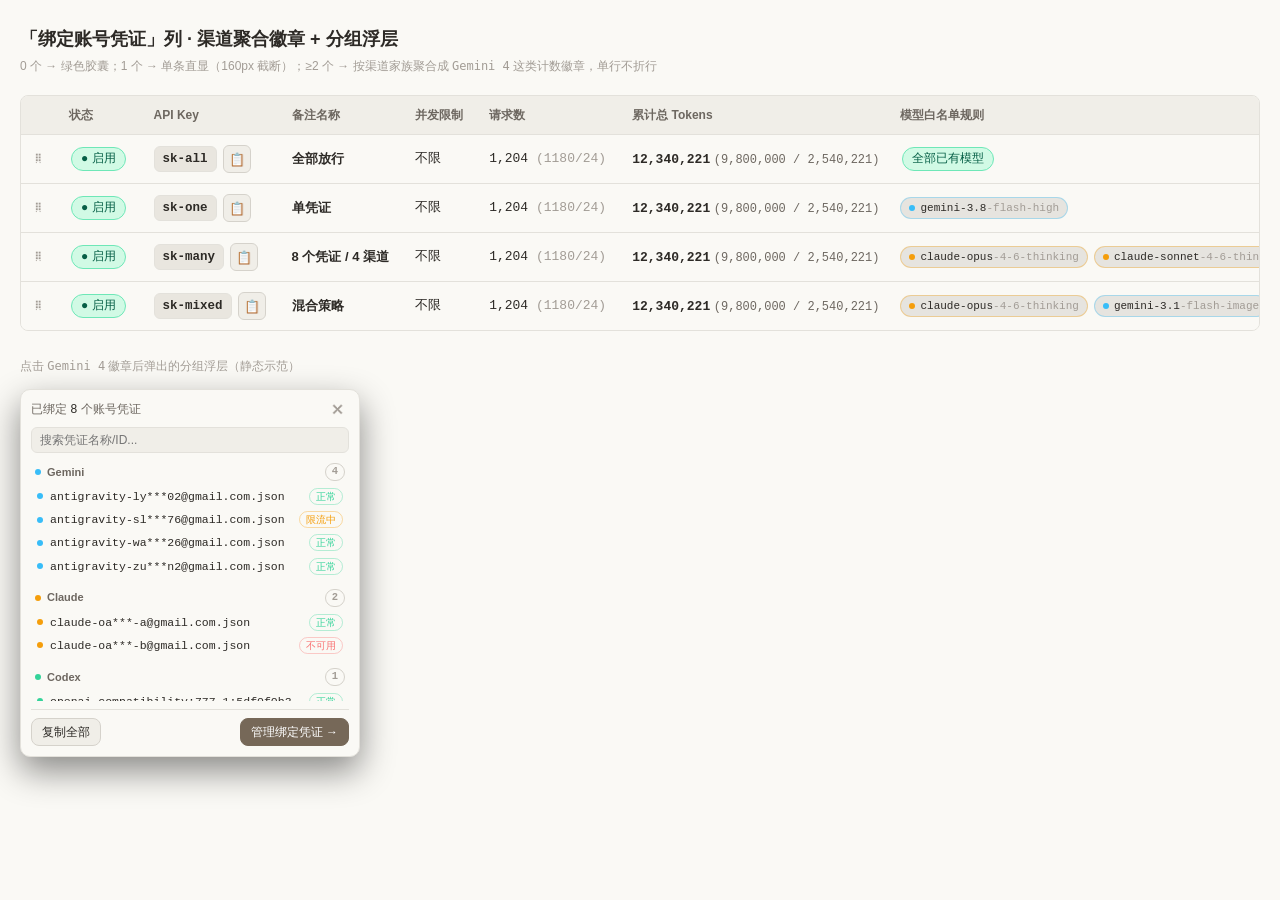
==== preview/credentials-column-preview.html @ 9ad02bdf "feat: aggregate bound credentials into channel badges with a grouped popover - 0 credentials keeps t" ====
<!doctype html>
<html lang="zh-CN"><head><meta charset="utf-8"><title>绑定账号凭证列 · 重构预览</title>
<style>
  /* ==========================================================================
   * CLI-Proxy-API-Management-Center (CPAMC) Unified Design System & Theme Tokens
   * Reference: https://github.com/router-for-me/Cli-Proxy-API-Management-Center
   * ========================================================================== */
  :root {
    /* 极简暖灰：浅色模式（默认，与 CPAMC 完全一致） */
    --bg-secondary: #faf9f5;
    --bg-primary: #f0eee8;
    --bg-tertiary: #e9e6df;
    --bg-hover: var(--bg-tertiary);
    --bg-quinary: #f6f4ee;
    --bg-error-light: rgba(198, 87, 70, 0.1);
    --floating-surface: #fffdf9;
    --floating-shadow: 0 12px 26px rgba(0, 0, 0, 0.14);

    --text-primary: #2d2a26;
    --text-secondary: #6d6760;
    --text-tertiary: #a29c95;
    --text-quaternary: #c0bab3;
    --text-muted: var(--text-tertiary);

    --border-color: #e3e1db;
    --border-secondary: var(--border-color);
    --border-primary: #d5d2cb;
    --border-hover: #cecac4;

    --primary-color: #766858;
    --primary-hover: #655747;
    --primary-active: #5a4d3f;
    --primary-contrast: #ffffff;

    --success-color: #10b981;
    --quota-medium-color: #e0aa14;
    --warning-color: #c65746;
    --error-color: #c65746;
    --danger-color: var(--error-color);

    --success-badge-bg: #d1fae5;
    --success-badge-text: #065f46;
    --success-badge-border: #6ee7b7;

    --failure-badge-bg: rgba(198, 87, 70, 0.14);
    --failure-badge-text: #8a3a30;
    --failure-badge-border: rgba(198, 87, 70, 0.35);

    --count-badge-bg: rgba(139, 134, 128, 0.18);
    --count-badge-text: #5a4d3f;

    --amber-color: #d97706;
    --amber-text: #92400e;
    --amber-10: rgba(217, 119, 6, 0.12);
    --amber-30: rgba(217, 119, 6, 0.32);

    --shadow: 0 1px 2px 0 rgba(0, 0, 0, 0.08);
    --shadow-lg: 0 10px 18px -3px rgba(0, 0, 0, 0.1);
    --radius-md: 8px;
    --radius-lg: 12px;
    --page-gap: 16px;
    --font-mono: ui-monospace, SFMono-Regular, Menlo, Monaco, Consolas, "Liberation Mono", "Courier New", monospace;
  }

  /* 纯白主题 [data-theme="white"] */
  [data-theme="white"] {
    --bg-secondary: #ffffff;
    --bg-primary: #ffffff;
    --bg-tertiary: #f6f6f6;
    --bg-hover: var(--bg-tertiary);
    --bg-quinary: #ffffff;
    --floating-surface: #ffffff;
    --floating-shadow: 0 12px 26px rgba(0, 0, 0, 0.12);

    --text-primary: #2d2a26;
    --text-secondary: #6d6760;
    --text-tertiary: #a29c95;

    --border-color: #e5e5e5;
    --border-primary: #d9d9d9;
    --border-hover: #cccccc;
  }

  /* 深色主题 [data-theme="dark"] */
  [data-theme="dark"] {
    --bg-secondary: #151412;
    --bg-primary: #1d1b18;
    --bg-tertiary: #262320;
    --bg-hover: #2e2a26;
    --bg-quinary: #191714;
    --bg-error-light: rgba(198, 87, 70, 0.18);
    --floating-surface: #2a2723;
    --floating-shadow: 0 14px 30px rgba(0, 0, 0, 0.45);

    --text-primary: #f6f4f1;
    --text-secondary: #c9c3bb;
    --text-tertiary: #9c958d;
    --text-quaternary: #6f6962;

    --border-color: #3a3530;
    --border-primary: #4a453f;
    --border-hover: #5a544d;

    --primary-color: #c3b4a1;
    --primary-hover: #d2c4b2;
    --primary-active: #d2c4b2;
    --primary-contrast: #201d19;

    --success-badge-bg: rgba(6, 78, 59, 0.35);
    --success-badge-text: #6ee7b7;
    --success-badge-border: #059669;

    --failure-badge-bg: rgba(198, 87, 70, 0.24);
    --failure-badge-text: #f1b0a6;
    --failure-badge-border: rgba(198, 87, 70, 0.5);

    --count-badge-bg: rgba(195, 180, 161, 0.22);
    --count-badge-text: #e4d9cb;

    --amber-color: #f59e0b;
    --amber-text: #fcd34d;
    --amber-10: rgba(245, 158, 11, 0.16);
    --amber-30: rgba(245, 158, 11, 0.38);

    --shadow: 0 1px 3px 0 rgba(0, 0, 0, 0.3);
    --shadow-lg: 0 10px 15px -3px rgba(0, 0, 0, 0.35);
  }

  * { box-sizing: border-box; }
  body {
    margin: 0;
    background-color: var(--bg-secondary);
    color: var(--text-primary);
    font: 14px/1.5 -apple-system, BlinkMacSystemFont, "Segoe UI", Roboto, "PingFang SC", "Microsoft YaHei", sans-serif;
    -webkit-font-smoothing: antialiased;
    transition: background-color 0.25s ease, color 0.25s ease;
  }
  /* 当内嵌在 CPAMC iframe 中时预留顶部浮动导航栏高度 */
  body.embedded .wrap {
    padding-top: 68px;
  }
  .wrap {
    display: flow-root;
    min-height: 100dvh;
    max-width: 1360px;
    margin: 0 auto;
    padding: 22px clamp(18px, 3vw, 42px) 48px;
  }

  /* Header */
  .app-header {
    display: flex;
    align-items: center;
    justify-content: space-between;
    flex-wrap: wrap;
    gap: 12px;
    margin-bottom: 18px;
  }
  .app-title h1 {
    margin: 0;
    font-size: 21px;
    font-weight: 650;
    letter-spacing: -0.01em;
    color: var(--text-primary);
  }
  .app-subtitle {
    margin: 2px 0 0;
    font-size: 12px;
    color: var(--text-secondary);
  }
  .header-actions {
    display: flex;
    align-items: center;
    gap: 8px;
    flex-wrap: wrap;
  }

  /* Navigation Tabs (CPAMC Segmented Pill Style) */
  .page-tabs-row {
    display: flex;
    align-items: center;
    justify-content: space-between;
    flex-wrap: wrap;
    gap: 12px;
    margin-bottom: 18px;
  }
  .tabs {
    display: inline-flex;
    align-items: center;
    gap: 4px;
    padding: 4px;
    border-radius: 10px;
    background: var(--bg-primary);
    border: 1px solid var(--border-color);
    overflow-x: auto;
    max-width: 100%;
  }
  .tab-btn {
    appearance: none;
    border: 1px solid transparent;
    background: transparent;
    color: var(--text-secondary);
    font: inherit;
    font-size: 13px;
    font-weight: 600;
    padding: 7px 14px;
    border-radius: 7px;
    cursor: pointer;
    white-space: nowrap;
    transition: all 0.16s ease;
  }
  .tab-btn:hover {
    color: var(--text-primary);
    background: var(--bg-tertiary);
  }
  .tab-btn.active {
    background: var(--floating-surface);
    color: var(--text-primary);
    border-color: var(--border-primary);
    box-shadow: var(--shadow);
  }

  /* Buttons (CPAMC components.scss style) */
  .btn {
    appearance: none;
    display: inline-flex;
    align-items: center;
    justify-content: center;
    gap: 6px;
    min-height: 35px;
    padding: 6px 13px;
    border-radius: var(--radius-md);
    border: 1px solid var(--border-primary);
    background: var(--bg-primary);
    color: var(--text-primary);
    font: inherit;
    font-size: 13px;
    font-weight: 600;
    cursor: pointer;
    transition: all 0.15s ease;
    text-decoration: none;
    white-space: nowrap;
  }
  .btn:hover:not(:disabled) {
    background: var(--bg-hover);
    border-color: var(--border-hover);
  }
  .btn:disabled {
    opacity: 0.6;
    cursor: not-allowed;
  }
  .btn-primary {
    background: var(--primary-color);
    border-color: var(--primary-color);
    color: var(--primary-contrast);
  }
  .btn-primary:hover:not(:disabled) {
    background: var(--primary-hover);
    border-color: var(--primary-hover);
  }
  .btn-danger {
    background: var(--failure-badge-bg);
    border-color: var(--failure-badge-border);
    color: var(--failure-badge-text);
  }
  .btn-danger:hover:not(:disabled) {
    background: var(--error-color);
    border-color: var(--error-color);
    color: #fff;
  }
  .btn-sm {
    min-height: 28px;
    padding: 4px 10px;
    font-size: 12px;
    font-weight: 500;
  }

  /* Cards */
  .card {
    background: var(--bg-primary);
    border: 1px solid var(--border-color);
    border-radius: var(--radius-lg);
    box-shadow: var(--shadow);
    padding: 18px;
    margin-bottom: var(--page-gap);
  }
  .card-header {
    display: flex;
    align-items: center;
    justify-content: space-between;
    flex-wrap: wrap;
    gap: 10px;
    margin-bottom: 14px;
  }
  .card-title {
    margin: 0;
    font-size: 16px;
    font-weight: 700;
    color: var(--text-primary);
    display: flex;
    align-items: center;
    gap: 8px;
  }
  .card-hint {
    font-size: 12px;
    color: var(--text-secondary);
    margin-top: 2px;
  }

  /* KPI Grid */
  .kpi-grid {
    display: grid;
    grid-template-columns: repeat(auto-fit, minmax(220px, 1fr));
    gap: 12px;
    margin-bottom: var(--page-gap);
  }
  .kpi-card {
    background: var(--bg-primary);
    border: 1px solid var(--border-color);
    border-radius: var(--radius-lg);
    padding: 15px 16px;
    box-shadow: var(--shadow);
  }
  .kpi-label {
    font-size: 12px;
    font-weight: 600;
    color: var(--text-secondary);
    margin-bottom: 6px;
  }
  .kpi-value {
    font-size: 24px;
    font-weight: 700;
    font-family: var(--font-mono);
    color: var(--text-primary);
    font-variant-numeric: tabular-nums;
  }
  .kpi-sub {
    font-size: 12px;
    color: var(--text-tertiary);
    margin-top: 6px;
  }

  /* Tables */
  .table-wrap {
    width: 100%;
    overflow-x: auto;
    border: 1px solid var(--border-color);
    border-radius: var(--radius-md);
    background: var(--bg-secondary);
  }
  table {
    width: 100%;
    border-collapse: collapse;
    text-align: left;
  }
  th, td {
    padding: 10px 13px;
    border-bottom: 1px solid var(--border-color);
    font-size: 13px;
    vertical-align: middle;
  }
  th {
    background: var(--bg-primary);
    color: var(--text-secondary);
    font-weight: 600;
    font-size: 12px;
    white-space: nowrap;
  }
  tr:last-child td { border-bottom: none; }
  tr:hover td { background: var(--bg-hover); }
  .sub-row td {
    background: var(--bg-quinary);
    font-size: 12px;
    color: var(--text-secondary);
  }
  /* Indent only the label cell so numeric columns stay aligned with the header. */
  .sub-row td:first-child {
    padding-left: 28px;
  }
  /* Requested-model grouping header inside an expanded usage row */
  .model-group-row td {
    background: var(--bg-quaternary, var(--bg-tertiary));
    font-size: 12px;
    border-top: 1px solid var(--border-color, rgba(128, 128, 128, 0.18));
  }
  .model-group-row td:first-child {
    padding-left: 14px;
  }

  /* Tags & Pills (CPAMC .tag style) */
  .tag {
    display: inline-flex;
    align-items: center;
    gap: 4px;
    padding: 2px 9px;
    border-radius: 999px;
    font-size: 12px;
    font-weight: 500;
    line-height: 1.45;
    white-space: nowrap;
    border: 1px solid transparent;
    margin: 1px 2px;
  }
  .tag.ok {
    background: var(--success-badge-bg);
    color: var(--success-badge-text);
    border-color: var(--success-badge-border);
  }
  .tag.warn {
    background: var(--amber-10);
    color: var(--amber-text);
    border-color: var(--amber-30);
  }
  .tag.bad {
    background: var(--failure-badge-bg);
    color: var(--failure-badge-text);
    border-color: var(--failure-badge-border);
  }
  .tag.plain {
    background: var(--count-badge-bg);
    color: var(--count-badge-text);
    border-color: var(--border-primary);
  }
  .mono { font-family: var(--font-mono); font-variant-numeric: tabular-nums; }
  .token-val { font-family: var(--font-mono); font-weight: 700; color: var(--text-primary); }

  /* Key Table & Cell Layout */
  .cell-nowrap {
    white-space: nowrap;
  }
  .key-cell {
    display: inline-flex;
    align-items: center;
    gap: 6px;
    white-space: nowrap;
    flex-wrap: nowrap;
  }
  .key-code {
    display: inline-block;
    font-family: var(--font-mono);
    font-weight: 600;
    font-size: 12.5px;
    padding: 3px 8px;
    border-radius: 6px;
    background: var(--bg-tertiary);
    border: 1px solid var(--border-color);
    color: var(--text-primary);
    max-width: 220px;
    overflow: hidden;
    text-overflow: ellipsis;
    white-space: nowrap;
    vertical-align: middle;
  }
  .key-code.revealed {
    max-width: 320px;
    user-select: all;
  }
  .icon-btn {
    display: inline-flex;
    align-items: center;
    justify-content: center;
    width: 28px;
    height: 28px;
    min-height: 28px;
    padding: 0;
    border-radius: 6px;
    flex-shrink: 0;
    font-size: 13px;
    line-height: 1;
  }
  .tag-group {
    display: flex;
    flex-wrap: wrap;
    align-items: center;
    gap: 4px;
    max-width: 260px;
  }
  .row-actions {
    display: inline-flex;
    align-items: center;
    gap: 6px;
    white-space: nowrap;
    flex-wrap: nowrap;
  }

  /* ===== Model whitelist cell: single line, provider dots, +N popover ===== */
  td.col-models, th.col-models { padding-left: 8px; padding-right: 8px; }
  .model-cell {
    display: flex;
    align-items: center;
    gap: 6px;
    flex-wrap: nowrap;
    white-space: nowrap;
    max-width: 470px;
    min-width: 0;
  }
  .model-pill {
    display: inline-flex;
    align-items: center;
    gap: 5px;
    padding: 1px 8px;
    border: 1px solid var(--border-primary);
    border-radius: 999px;
    background: var(--count-badge-bg);
    font-family: var(--font-mono);
    font-size: 11px;
    line-height: 1.7;
    max-width: 210px;
    min-width: 0;
    overflow: hidden;
    flex: 0 1 auto;
  }
  .model-pill .name {
    overflow: hidden;
    text-overflow: ellipsis;
    white-space: nowrap;
  }
  .model-dot { width: 6px; height: 6px; border-radius: 50%; flex: 0 0 auto; }
  .model-pill.cred { max-width: 240px; }
  /* A single bound credential is displayed directly and truncated. */
  .single-cred .model-pill { max-width: 160px; }
  /* Aggregated channel-family badges: Claude 3 · Gemini 5 · Codex 2 */
  .cred-badge {
    display: inline-flex;
    align-items: center;
    gap: 5px;
    padding: 1px 8px;
    border: 1px solid var(--border-primary);
    border-radius: 999px;
    background: var(--count-badge-bg);
    font-size: 11px;
    line-height: 1.7;
    cursor: pointer;
    flex: 0 0 auto;
    transition: border-color 0.15s ease, background 0.15s ease;
  }
  .cred-badge:hover { background: var(--bg-hover); }
  .cred-badge.prov-claude { border-color: rgba(245, 158, 11, 0.35); }
  .cred-badge.prov-gemini { border-color: rgba(56, 189, 248, 0.35); }
  .cred-badge.prov-openai { border-color: rgba(52, 211, 153, 0.32); }
  .cred-badge.prov-deepseek { border-color: rgba(129, 140, 248, 0.35); }
  .cred-badge-label { color: var(--text-secondary); }
  .cred-badge-count { color: var(--text-primary); font-weight: 700; }
  /* Grouped credential popover */
  .cred-group { margin-bottom: 8px; }
  .cred-group:last-child { margin-bottom: 0; }
  .cred-group-title {
    display: flex;
    align-items: center;
    gap: 6px;
    padding: 2px 4px 4px;
    font-size: 11px;
    font-weight: 600;
    color: var(--text-secondary);
    position: sticky;
    top: 0;
    background: var(--bg-secondary);
  }
  .cred-group-count {
    margin-left: auto;
    font-size: 10.5px;
    color: var(--text-tertiary);
    border: 1px solid var(--border-primary);
    border-radius: 999px;
    padding: 0 6px;
  }
  .cred-row {
    display: flex;
    align-items: center;
    gap: 7px;
    padding: 3px 6px;
    border-radius: 6px;
    font-size: 11.5px;
  }
  .cred-row:hover { background: var(--bg-hover); }
  .cred-row-name {
    color: var(--text-primary);
    overflow: hidden;
    text-overflow: ellipsis;
    white-space: nowrap;
  }
  .cred-status {
    margin-left: auto;
    flex: 0 0 auto;
    font-size: 10px;
    padding: 0 6px;
    border-radius: 999px;
    border: 1px solid var(--border-primary);
    color: var(--text-tertiary);
  }
  .cred-status-active { color: #34d399; border-color: rgba(52, 211, 153, 0.35); }
  .cred-status-limited { color: #f59e0b; border-color: rgba(245, 158, 11, 0.35); }
  .cred-status-error { color: #f87171; border-color: rgba(248, 113, 113, 0.35); }
  .cred-status-disabled { color: #9ca3af; border-color: rgba(156, 163, 175, 0.35); }
  .model-core { color: var(--text-primary); }
  .model-tail { color: var(--text-tertiary); }
  .model-pill.prov-claude { border-color: rgba(245, 158, 11, 0.35); }
  .model-pill.prov-gemini { border-color: rgba(56, 189, 248, 0.35); }
  .model-pill.prov-openai { border-color: rgba(52, 211, 153, 0.32); }
  .model-pill.prov-deepseek { border-color: rgba(129, 140, 248, 0.35); }
  .model-pill.prov-other { border-color: var(--border-primary); }
  .dot-claude { background: #f59e0b; }
  .dot-gemini { background: #38bdf8; }
  .dot-openai { background: #34d399; }
  .dot-deepseek { background: #818cf8; }
  .dot-other { background: #9ca3af; }
  .model-more {
    border: 1px dashed var(--border-primary);
    background: var(--count-badge-bg);
    color: var(--text-secondary);
    font-family: var(--font-mono);
    font-size: 11px;
    padding: 1px 8px;
    border-radius: 6px;
    cursor: pointer;
    transition: color 0.15s ease, border-color 0.15s ease;
    flex: 0 0 auto;
  }
  .model-more:hover { border-color: rgba(56, 189, 248, 0.6); color: #38bdf8; }
  .model-popover {
    position: fixed;
    z-index: 1200;
    width: 328px;
    max-width: 92vw;
    display: none;
    padding: 10px;
    border: 1px solid var(--border-color);
    border-radius: 10px;
    background: var(--bg-secondary);
    box-shadow: 0 14px 34px rgba(0, 0, 0, 0.45);
  }
  .model-popover.open { display: block; }
  .model-popover-head {
    display: flex;
    align-items: center;
    justify-content: space-between;
    gap: 8px;
    font-size: 12px;
    color: var(--text-secondary);
  }
  .model-popover-close {
    border: none;
    background: transparent;
    color: var(--text-tertiary);
    cursor: pointer;
    font-size: 14px;
    line-height: 1;
    padding: 2px 4px;
  }
  .model-popover-close:hover { color: var(--text-primary); }
  .model-popover-search {
    width: 100%;
    margin: 8px 0;
    padding: 5px 8px;
    border: 1px solid var(--border-color);
    border-radius: 6px;
    background: var(--bg-primary);
    color: var(--text-primary);
    font-size: 12px;
    outline: none;
  }
  .model-popover-search:focus { border-color: rgba(56, 189, 248, 0.55); }
  .model-popover-list {
    max-height: 240px;
    overflow-y: auto;
    display: flex;
    flex-direction: column;
    gap: 1px;
  }
  .model-popover-item {
    display: flex;
    align-items: center;
    gap: 6px;
    padding: 4px 6px;
    border-radius: 6px;
    font-family: var(--font-mono);
    font-size: 11.5px;
    color: var(--text-primary);
    word-break: break-all;
  }
  .model-popover-item:hover { background: var(--bg-hover); }
  .model-popover-empty { padding: 10px 6px; text-align: center; color: var(--text-tertiary); font-size: 12px; }
  .model-popover-foot {
    display: flex;
    align-items: center;
    justify-content: space-between;
    gap: 8px;
    margin-top: 8px;
    padding-top: 8px;
    border-top: 1px solid var(--border-color);
  }

  /* API Key drag & drop ordering */
  tr.key-row {
    transition: background 0.12s ease, opacity 0.12s ease;
  }
  tr.key-row.dragging {
    opacity: 0.45;
  }
  tr.key-row.drag-over td {
    background: var(--bg-tertiary);
    box-shadow: inset 0 2px 0 0 var(--accent, #8b8680);
  }
  td.drag-cell {
    cursor: grab;
    color: var(--text-tertiary);
    text-align: center;
    user-select: none;
    font-size: 15px;
    letter-spacing: 1px;
  }
  td.drag-cell:active {
    cursor: grabbing;
  }

  /* Progress Bar */
  .bar {
    width: 100%;
    min-width: 100px;
    height: 6px;
    background: var(--bg-tertiary);
    border-radius: 999px;
    overflow: hidden;
    margin-top: 4px;
  }
  .bar-fill {
    height: 100%;
    background: var(--success-color);
    border-radius: 999px;
    transition: width 0.2s ease;
  }

  /* Forms & Inputs */
  .form-grid {
    display: grid;
    grid-template-columns: repeat(auto-fit, minmax(230px, 1fr));
    gap: 12px;
  }
  .form-group {
    display: flex;
    flex-direction: column;
    gap: 5px;
    margin-bottom: 14px;
  }
  .form-label {
    font-size: 13px;
    font-weight: 600;
    color: var(--text-primary);
    display: flex;
    align-items: center;
    justify-content: space-between;
  }
  .form-hint {
    font-size: 12px;
    color: var(--text-secondary);
  }
  .input, select, textarea {
    width: 100%;
    min-height: 36px;
    padding: 7px 11px;
    border-radius: var(--radius-md);
    border: 1px solid var(--border-primary);
    background: var(--bg-secondary);
    color: var(--text-primary);
    font: inherit;
    font-size: 13px;
    transition: border-color 0.15s ease, box-shadow 0.15s ease;
  }
  .input:focus, select:focus, textarea:focus {
    outline: none;
    border-color: var(--primary-color);
    box-shadow: 0 0 0 3px rgba(118, 104, 88, 0.18);
  }
  .input-row {
    display: flex;
    align-items: center;
    gap: 8px;
    flex-wrap: wrap;
  }

  /* ==========================================================================
   * Checkbox Selection Lists (Models & Credentials - Pure Checkbox Mode)
   * ========================================================================== */
  .selector-box {
    border: 1px solid var(--border-primary);
    border-radius: var(--radius-md);
    background: var(--bg-secondary);
    padding: 10px 12px;
  }
  .selector-mode-bar {
    display: flex;
    align-items: center;
    justify-content: space-between;
    flex-wrap: wrap;
    gap: 8px;
    padding-bottom: 8px;
    border-bottom: 1px solid var(--border-color);
    margin-bottom: 8px;
  }
  .master-check-label {
    display: inline-flex;
    align-items: center;
    gap: 8px;
    font-weight: 600;
    font-size: 13px;
    color: var(--text-primary);
    cursor: pointer;
    user-select: none;
  }
  .master-check-label input[type="checkbox"] {
    width: 16px;
    height: 16px;
    accent-color: var(--primary-color);
    cursor: pointer;
  }
  .selector-toolbar {
    display: flex;
    align-items: center;
    justify-content: space-between;
    flex-wrap: wrap;
    gap: 8px;
    margin-bottom: 8px;
  }
  .provider-pills {
    display: flex;
    align-items: center;
    gap: 4px;
    flex-wrap: wrap;
  }
  .provider-pill {
    appearance: none;
    min-height: 24px;
    padding: 2px 9px;
    border-radius: 999px;
    border: 1px solid var(--border-color);
    background: var(--bg-primary);
    color: var(--text-secondary);
    font-size: 11px;
    font-weight: 600;
    cursor: pointer;
  }
  .provider-pill.active {
    background: var(--primary-color);
    border-color: var(--primary-color);
    color: var(--primary-contrast);
  }
  .selection-list {
    max-height: 225px;
    overflow-y: auto;
    overscroll-behavior: contain;
    display: grid;
    grid-template-columns: repeat(auto-fill, minmax(230px, 1fr));
    gap: 6px;
    padding: 4px 2px;
  }
  .check-item {
    display: flex;
    align-items: center;
    gap: 8px;
    padding: 6px 9px;
    border-radius: 6px;
    border: 1px solid var(--border-color);
    background: var(--bg-primary);
    cursor: pointer;
    user-select: none;
    transition: background-color 0.12s ease, border-color 0.12s ease;
    min-width: 0;
  }
  .check-item:hover {
    background: var(--bg-hover);
    border-color: var(--border-hover);
  }
  .check-item.checked {
    border-color: var(--primary-color);
    background: var(--floating-surface);
  }
  .check-item input[type="checkbox"] {
    width: 15px;
    height: 15px;
    flex-shrink: 0;
    accent-color: var(--primary-color);
    cursor: pointer;
  }
  .check-item-body {
    min-width: 0;
    flex: 1;
    overflow: hidden;
  }
  .check-item-title {
    font-size: 12px;
    font-weight: 600;
    color: var(--text-primary);
    white-space: nowrap;
    overflow: hidden;
    text-overflow: ellipsis;
  }
  .check-item-sub {
    font-size: 11px;
    color: var(--text-secondary);
    white-space: nowrap;
    overflow: hidden;
    text-overflow: ellipsis;
  }

  /* Modals */
  .modal-backdrop {
    position: fixed;
    inset: 0;
    background: rgba(15, 14, 12, 0.58);
    backdrop-filter: blur(4px);
    display: none;
    align-items: center;
    justify-content: center;
    z-index: 1000;
    padding: 16px;
  }
  .modal-backdrop.open { display: flex; }
  .modal {
    background: var(--floating-surface);
    border: 1px solid var(--border-primary);
    border-radius: var(--radius-lg);
    width: 100%;
    max-width: 740px;
    max-height: 92vh;
    overflow-y: auto;
    box-shadow: var(--floating-shadow);
  }
  .modal-header {
    padding: 16px 20px;
    border-bottom: 1px solid var(--border-color);
    display: flex;
    align-items: center;
    justify-content: space-between;
  }
  .modal-body { padding: 18px 20px; }
  .modal-footer {
    padding: 14px 20px;
    border-top: 1px solid var(--border-color);
    display: flex;
    justify-content: flex-end;
    gap: 8px;
  }

  /* Toast */
  .toast-box {
    position: fixed;
    bottom: 20px;
    right: 20px;
    z-index: 2000;
    display: flex;
    flex-direction: column;
    gap: 8px;
  }
  .toast {
    padding: 10px 15px;
    border-radius: var(--radius-md);
    background: var(--floating-surface);
    border: 1px solid var(--border-primary);
    border-left: 4px solid var(--primary-color);
    color: var(--text-primary);
    box-shadow: var(--floating-shadow);
    font-size: 13px;
  }
  .hidden { display: none !important; }

  /* Auth Gate (Blocks unauthorized / incognito access) */
  .auth-gate-wrap {
    min-height: 72vh;
    display: flex;
    align-items: center;
    justify-content: center;
    padding: 24px 16px;
  }
  .auth-gate-card {
    width: 100%;
    max-width: 440px;
    background: var(--bg-card);
    border: 1px solid var(--border-primary);
    border-radius: var(--radius-lg);
    padding: 28px 26px;
    box-shadow: var(--shadow-md);
  }
  .auth-gate-title {
    font-size: 18px;
    font-weight: 700;
    color: var(--text-primary);
    margin: 0 0 8px 0;
  }
  .auth-gate-desc {
    font-size: 13px;
    color: var(--text-secondary);
    line-height: 1.55;
    margin: 0 0 18px 0;
  }
  .auth-gate-error {
    margin-top: 12px;
    padding: 9px 12px;
    border-radius: var(--radius-md);
    background: var(--error-badge-bg);
    border: 1px solid var(--error-badge-border);
    color: var(--error-badge-text);
    font-size: 12px;
  }

  body { padding: 26px 20px 60px; }
  .preview-title { font-size: 18px; font-weight: 650; margin: 0 0 4px; }
  .preview-sub { color: var(--text-tertiary); font-size: 12px; margin-bottom: 20px; }
  .demo-popover { position: static; display: block; margin-top: 14px; width: 340px; }
  .demo-label { font-size: 12px; color: var(--text-tertiary); margin: 26px 0 8px; }
</style></head>
<body>
<div class="preview-title">「绑定账号凭证」列 · 渠道聚合徽章 + 分组浮层</div>
<div class="preview-sub">0 个 → 绿色胶囊；1 个 → 单条直显（160px 截断）；≥2 个 → 按渠道家族聚合成 <code>Gemini 4</code> 这类计数徽章，单行不折行</div>
<div class="table-wrap">
  <table>
    <thead><tr><th style="width:34px"></th><th>状态</th><th>API Key</th><th>备注名称</th><th>并发限制</th><th>请求数</th><th>累计总 Tokens</th><th class="col-models">模型白名单规则</th><th>绑定账号凭证</th><th>操作</th></tr></thead>
    <tbody><tr class="key-row">
  <td class="drag-cell">⠿</td>
  <td class="cell-nowrap"><span class="tag ok">● 启用</span></td>
  <td class="cell-nowrap"><div class="key-cell"><span class="key-code">sk-all</span><button class="btn btn-sm icon-btn">📋</button></div></td>
  <td class="cell-nowrap" style="font-weight:600">全部放行</td>
  <td class="cell-nowrap mono">不限</td>
  <td class="cell-nowrap mono">1,204 <span style="color:var(--text-tertiary)">(1180/24)</span></td>
  <td class="cell-nowrap"><span class="token-val">12,340,221</span> <span class="mono" style="font-size:12px;color:var(--text-secondary)"> (9,800,000 / 2,540,221)</span></td>
  <td class="col-models"><span class="tag ok">全部已有模型</span></td>
  <td><span class="tag ok">全部可用凭证</span></td>
  <td class="cell-nowrap"><div class="row-actions"><button class="btn btn-sm">编辑规则</button><button class="btn btn-sm">清零用量</button><button class="btn btn-sm">删除</button></div></td>
</tr>
<tr class="key-row">
  <td class="drag-cell">⠿</td>
  <td class="cell-nowrap"><span class="tag ok">● 启用</span></td>
  <td class="cell-nowrap"><div class="key-cell"><span class="key-code">sk-one</span><button class="btn btn-sm icon-btn">📋</button></div></td>
  <td class="cell-nowrap" style="font-weight:600">单凭证</td>
  <td class="cell-nowrap mono">不限</td>
  <td class="cell-nowrap mono">1,204 <span style="color:var(--text-tertiary)">(1180/24)</span></td>
  <td class="cell-nowrap"><span class="token-val">12,340,221</span> <span class="mono" style="font-size:12px;color:var(--text-secondary)"> (9,800,000 / 2,540,221)</span></td>
  <td class="col-models"><div class="model-cell"><span class="model-pill prov-gemini" title="gemini-3.8-flash-high"><span class="model-dot dot-gemini"></span><span class="name mono"><span class="model-core">gemini-3.8</span><span class="model-tail">-flash-high</span></span></span></div></td>
  <td><div class="model-cell"><span class="tag warn" style="font-size:11px;padding:1px 7px">轮询</span><span class="single-cred"><span class="model-pill cred prov-gemini" title="antigravity-sly538876@gmail.com.json"><span class="model-dot dot-gemini"></span><span class="name mono"><span class="model-core">antigravity</span><span class="model-tail">-sly538876@gmail.com.json</span></span></span></span></div></td>
  <td class="cell-nowrap"><div class="row-actions"><button class="btn btn-sm">编辑规则</button><button class="btn btn-sm">清零用量</button><button class="btn btn-sm">删除</button></div></td>
</tr>
<tr class="key-row">
  <td class="drag-cell">⠿</td>
  <td class="cell-nowrap"><span class="tag ok">● 启用</span></td>
  <td class="cell-nowrap"><div class="key-cell"><span class="key-code">sk-many</span><button class="btn btn-sm icon-btn">📋</button></div></td>
  <td class="cell-nowrap" style="font-weight:600">8 个凭证 / 4 渠道</td>
  <td class="cell-nowrap mono">不限</td>
  <td class="cell-nowrap mono">1,204 <span style="color:var(--text-tertiary)">(1180/24)</span></td>
  <td class="cell-nowrap"><span class="token-val">12,340,221</span> <span class="mono" style="font-size:12px;color:var(--text-secondary)"> (9,800,000 / 2,540,221)</span></td>
  <td class="col-models"><div class="model-cell"><span class="model-pill prov-claude" title="claude-opus-4-6-thinking"><span class="model-dot dot-claude"></span><span class="name mono"><span class="model-core">claude-opus</span><span class="model-tail">-4-6-thinking</span></span></span><span class="model-pill prov-claude" title="claude-sonnet-4-6-thinking"><span class="model-dot dot-claude"></span><span class="name mono"><span class="model-core">claude-sonnet</span><span class="model-tail">-4-6-thinking</span></span></span><button type="button" class="model-more" data-key="sk-many" data-kind="models" onclick="openEntityPopover(event, this)" title="查看全部 3 个模型">+1</button></div></td>
  <td><div class="model-cell"><span class="tag warn" style="font-size:11px;padding:1px 7px">轮询</span><button type="button" class="cred-badge prov-gemini" data-key="sk-many" data-kind="creds" onclick="openEntityPopover(event, this)" title="Gemini: 4 个凭证"><span class="model-dot dot-gemini"></span><span class="cred-badge-label">Gemini</span><span class="cred-badge-count mono">4</span></button><button type="button" class="cred-badge prov-claude" data-key="sk-many" data-kind="creds" onclick="openEntityPopover(event, this)" title="Claude: 2 个凭证"><span class="model-dot dot-claude"></span><span class="cred-badge-label">Claude</span><span class="cred-badge-count mono">2</span></button><button type="button" class="cred-badge prov-openai" data-key="sk-many" data-kind="creds" onclick="openEntityPopover(event, this)" title="Codex: 1 个凭证"><span class="model-dot dot-openai"></span><span class="cred-badge-label">Codex</span><span class="cred-badge-count mono">1</span></button><button type="button" class="model-more" data-key="sk-many" data-kind="creds" onclick="openEntityPopover(event, this)" title="还有 1 个渠道，共 8 个凭证">+1</button></div></td>
  <td class="cell-nowrap"><div class="row-actions"><button class="btn btn-sm">编辑规则</button><button class="btn btn-sm">清零用量</button><button class="btn btn-sm">删除</button></div></td>
</tr>
<tr class="key-row">
  <td class="drag-cell">⠿</td>
  <td class="cell-nowrap"><span class="tag ok">● 启用</span></td>
  <td class="cell-nowrap"><div class="key-cell"><span class="key-code">sk-mixed</span><button class="btn btn-sm icon-btn">📋</button></div></td>
  <td class="cell-nowrap" style="font-weight:600">混合策略</td>
  <td class="cell-nowrap mono">不限</td>
  <td class="cell-nowrap mono">1,204 <span style="color:var(--text-tertiary)">(1180/24)</span></td>
  <td class="cell-nowrap"><span class="token-val">12,340,221</span> <span class="mono" style="font-size:12px;color:var(--text-secondary)"> (9,800,000 / 2,540,221)</span></td>
  <td class="col-models"><div class="model-cell"><span class="model-pill prov-claude" title="claude-opus-4-6-thinking"><span class="model-dot dot-claude"></span><span class="name mono"><span class="model-core">claude-opus</span><span class="model-tail">-4-6-thinking</span></span></span><span class="model-pill prov-gemini" title="gemini-3.1-flash-image"><span class="model-dot dot-gemini"></span><span class="name mono"><span class="model-core">gemini-3.1</span><span class="model-tail">-flash-image</span></span></span></div></td>
  <td><div class="model-cell"><span class="tag warn" style="font-size:11px;padding:1px 7px">严格</span><button type="button" class="cred-badge prov-gemini" data-key="sk-mixed" data-kind="creds" onclick="openEntityPopover(event, this)" title="Gemini: 3 个凭证"><span class="model-dot dot-gemini"></span><span class="cred-badge-label">Gemini</span><span class="cred-badge-count mono">3</span></button></div></td>
  <td class="cell-nowrap"><div class="row-actions"><button class="btn btn-sm">编辑规则</button><button class="btn btn-sm">清零用量</button><button class="btn btn-sm">删除</button></div></td>
</tr></tbody>
  </table>
</div>

<div class="demo-label">点击 <code>Gemini 4</code> 徽章后弹出的分组浮层（静态示范）</div>
<div class="model-popover open demo-popover">
  <div class="model-popover-head">
    <span>已绑定 <span class="mono" style="color:var(--text-primary)">8</span> 个账号凭证</span>
    <button class="model-popover-close">✕</button>
  </div>
  <input class="model-popover-search" placeholder="搜索凭证名称/ID..." value="">
  <div class="model-popover-list"><div class="cred-group"><div class="cred-group-title"><span class="model-dot dot-gemini"></span>Gemini<span class="cred-group-count mono">4</span></div><div class="cred-row"><span class="model-dot dot-gemini"></span><span class="cred-row-name mono">antigravity-ly***02@gmail.com.json</span><span class="cred-status cred-status-active">正常</span></div><div class="cred-row"><span class="model-dot dot-gemini"></span><span class="cred-row-name mono">antigravity-sl***76@gmail.com.json</span><span class="cred-status cred-status-limited">限流中</span></div><div class="cred-row"><span class="model-dot dot-gemini"></span><span class="cred-row-name mono">antigravity-wa***26@gmail.com.json</span><span class="cred-status cred-status-active">正常</span></div><div class="cred-row"><span class="model-dot dot-gemini"></span><span class="cred-row-name mono">antigravity-zu***n2@gmail.com.json</span><span class="cred-status cred-status-active">正常</span></div></div><div class="cred-group"><div class="cred-group-title"><span class="model-dot dot-claude"></span>Claude<span class="cred-group-count mono">2</span></div><div class="cred-row"><span class="model-dot dot-claude"></span><span class="cred-row-name mono">claude-oa***-a@gmail.com.json</span><span class="cred-status cred-status-active">正常</span></div><div class="cred-row"><span class="model-dot dot-claude"></span><span class="cred-row-name mono">claude-oa***-b@gmail.com.json</span><span class="cred-status cred-status-error">不可用</span></div></div><div class="cred-group"><div class="cred-group-title"><span class="model-dot dot-openai"></span>Codex<span class="cred-group-count mono">1</span></div><div class="cred-row"><span class="model-dot dot-openai"></span><span class="cred-row-name mono">openai-compatibility:777-1:5df0f0b3d3</span><span class="cred-status cred-status-active">正常</span></div></div><div class="cred-group"><div class="cred-group-title"><span class="model-dot dot-deepseek"></span>DeepSeek<span class="cred-group-count mono">1</span></div><div class="cred-row"><span class="model-dot dot-deepseek"></span><span class="cred-row-name mono">deepseek-key-1</span><span class="cred-status cred-status-disabled">已禁用</span></div></div></div>
  <div class="model-popover-foot">
    <button class="btn btn-sm">复制全部</button>
    <button class="btn btn-sm btn-primary">管理绑定凭证 →</button>
  </div>
</div>
</body></html>
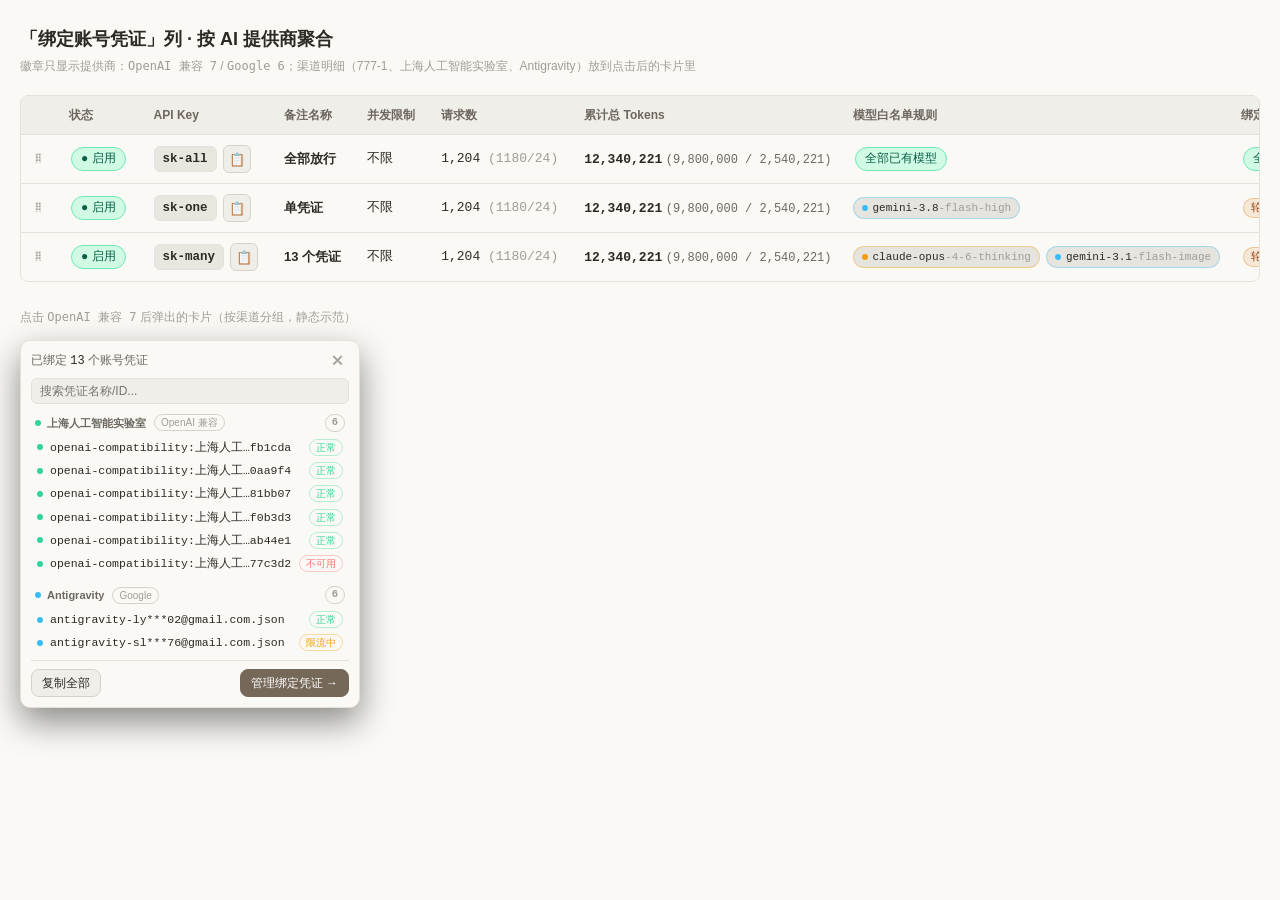
==== commit 988a5d8c: "fix: aggregate credential badges by AI provider, keep channels for the popover - badges now count AI" ====
--- a/preview/credentials-column-preview.html
+++ b/preview/credentials-column-preview.html
@@ -1,5 +1,5 @@
 <!doctype html>
-<html lang="zh-CN"><head><meta charset="utf-8"><title>绑定账号凭证列 · 重构预览</title>
+<html lang="zh-CN"><head><meta charset="utf-8"><title>绑定账号凭证列 · 提供商聚合预览</title>
 <style>
   /* ==========================================================================
    * CLI-Proxy-API-Management-Center (CPAMC) Unified Design System & Theme Tokens
@@ -563,6 +563,15 @@
     border: 1px solid var(--border-primary);
     border-radius: 999px;
     padding: 0 6px;
+  }
+  .cred-channel-provider {
+    font-weight: 400;
+    font-size: 10px;
+    color: var(--text-tertiary);
+    border: 1px solid var(--border-primary);
+    border-radius: 999px;
+    padding: 0 6px;
+    margin-left: 2px;
   }
   .cred-row {
     display: flex;
@@ -1009,8 +1018,8 @@
   .demo-label { font-size: 12px; color: var(--text-tertiary); margin: 26px 0 8px; }
 </style></head>
 <body>
-<div class="preview-title">「绑定账号凭证」列 · 渠道聚合徽章 + 分组浮层</div>
-<div class="preview-sub">0 个 → 绿色胶囊；1 个 → 单条直显（160px 截断）；≥2 个 → 按渠道家族聚合成 <code>Gemini 4</code> 这类计数徽章，单行不折行</div>
+<div class="preview-title">「绑定账号凭证」列 · 按 AI 提供商聚合</div>
+<div class="preview-sub">徽章只显示提供商：<code>OpenAI 兼容 7</code> / <code>Google 6</code>；渠道明细（777-1、上海人工智能实验室、Antigravity）放到点击后的卡片里</div>
 <div class="table-wrap">
   <table>
     <thead><tr><th style="width:34px"></th><th>状态</th><th>API Key</th><th>备注名称</th><th>并发限制</th><th>请求数</th><th>累计总 Tokens</th><th class="col-models">模型白名单规则</th><th>绑定账号凭证</th><th>操作</th></tr></thead>
@@ -1042,37 +1051,25 @@
   <td class="drag-cell">⠿</td>
   <td class="cell-nowrap"><span class="tag ok">● 启用</span></td>
   <td class="cell-nowrap"><div class="key-cell"><span class="key-code">sk-many</span><button class="btn btn-sm icon-btn">📋</button></div></td>
-  <td class="cell-nowrap" style="font-weight:600">8 个凭证 / 4 渠道</td>
-  <td class="cell-nowrap mono">不限</td>
-  <td class="cell-nowrap mono">1,204 <span style="color:var(--text-tertiary)">(1180/24)</span></td>
-  <td class="cell-nowrap"><span class="token-val">12,340,221</span> <span class="mono" style="font-size:12px;color:var(--text-secondary)"> (9,800,000 / 2,540,221)</span></td>
-  <td class="col-models"><div class="model-cell"><span class="model-pill prov-claude" title="claude-opus-4-6-thinking"><span class="model-dot dot-claude"></span><span class="name mono"><span class="model-core">claude-opus</span><span class="model-tail">-4-6-thinking</span></span></span><span class="model-pill prov-claude" title="claude-sonnet-4-6-thinking"><span class="model-dot dot-claude"></span><span class="name mono"><span class="model-core">claude-sonnet</span><span class="model-tail">-4-6-thinking</span></span></span><button type="button" class="model-more" data-key="sk-many" data-kind="models" onclick="openEntityPopover(event, this)" title="查看全部 3 个模型">+1</button></div></td>
-  <td><div class="model-cell"><span class="tag warn" style="font-size:11px;padding:1px 7px">轮询</span><button type="button" class="cred-badge prov-gemini" data-key="sk-many" data-kind="creds" onclick="openEntityPopover(event, this)" title="Gemini: 4 个凭证"><span class="model-dot dot-gemini"></span><span class="cred-badge-label">Gemini</span><span class="cred-badge-count mono">4</span></button><button type="button" class="cred-badge prov-claude" data-key="sk-many" data-kind="creds" onclick="openEntityPopover(event, this)" title="Claude: 2 个凭证"><span class="model-dot dot-claude"></span><span class="cred-badge-label">Claude</span><span class="cred-badge-count mono">2</span></button><button type="button" class="cred-badge prov-openai" data-key="sk-many" data-kind="creds" onclick="openEntityPopover(event, this)" title="Codex: 1 个凭证"><span class="model-dot dot-openai"></span><span class="cred-badge-label">Codex</span><span class="cred-badge-count mono">1</span></button><button type="button" class="model-more" data-key="sk-many" data-kind="creds" onclick="openEntityPopover(event, this)" title="还有 1 个渠道，共 8 个凭证">+1</button></div></td>
-  <td class="cell-nowrap"><div class="row-actions"><button class="btn btn-sm">编辑规则</button><button class="btn btn-sm">清零用量</button><button class="btn btn-sm">删除</button></div></td>
-</tr>
-<tr class="key-row">
-  <td class="drag-cell">⠿</td>
-  <td class="cell-nowrap"><span class="tag ok">● 启用</span></td>
-  <td class="cell-nowrap"><div class="key-cell"><span class="key-code">sk-mixed</span><button class="btn btn-sm icon-btn">📋</button></div></td>
-  <td class="cell-nowrap" style="font-weight:600">混合策略</td>
+  <td class="cell-nowrap" style="font-weight:600">13 个凭证</td>
   <td class="cell-nowrap mono">不限</td>
   <td class="cell-nowrap mono">1,204 <span style="color:var(--text-tertiary)">(1180/24)</span></td>
   <td class="cell-nowrap"><span class="token-val">12,340,221</span> <span class="mono" style="font-size:12px;color:var(--text-secondary)"> (9,800,000 / 2,540,221)</span></td>
   <td class="col-models"><div class="model-cell"><span class="model-pill prov-claude" title="claude-opus-4-6-thinking"><span class="model-dot dot-claude"></span><span class="name mono"><span class="model-core">claude-opus</span><span class="model-tail">-4-6-thinking</span></span></span><span class="model-pill prov-gemini" title="gemini-3.1-flash-image"><span class="model-dot dot-gemini"></span><span class="name mono"><span class="model-core">gemini-3.1</span><span class="model-tail">-flash-image</span></span></span></div></td>
-  <td><div class="model-cell"><span class="tag warn" style="font-size:11px;padding:1px 7px">严格</span><button type="button" class="cred-badge prov-gemini" data-key="sk-mixed" data-kind="creds" onclick="openEntityPopover(event, this)" title="Gemini: 3 个凭证"><span class="model-dot dot-gemini"></span><span class="cred-badge-label">Gemini</span><span class="cred-badge-count mono">3</span></button></div></td>
+  <td><div class="model-cell"><span class="tag warn" style="font-size:11px;padding:1px 7px">轮询</span><button type="button" class="cred-badge prov-openai" data-key="sk-many" data-kind="creds" onclick="openEntityPopover(event, this)" title="OpenAI 兼容: 7 个凭证（2 个渠道）"><span class="model-dot dot-openai"></span><span class="cred-badge-label">OpenAI 兼容</span><span class="cred-badge-count mono">7</span></button><button type="button" class="cred-badge prov-gemini" data-key="sk-many" data-kind="creds" onclick="openEntityPopover(event, this)" title="Google: 6 个凭证（1 个渠道）"><span class="model-dot dot-gemini"></span><span class="cred-badge-label">Google</span><span class="cred-badge-count mono">6</span></button></div></td>
   <td class="cell-nowrap"><div class="row-actions"><button class="btn btn-sm">编辑规则</button><button class="btn btn-sm">清零用量</button><button class="btn btn-sm">删除</button></div></td>
 </tr></tbody>
   </table>
 </div>
 
-<div class="demo-label">点击 <code>Gemini 4</code> 徽章后弹出的分组浮层（静态示范）</div>
+<div class="demo-label">点击 <code>OpenAI 兼容 7</code> 后弹出的卡片（按渠道分组，静态示范）</div>
 <div class="model-popover open demo-popover">
   <div class="model-popover-head">
-    <span>已绑定 <span class="mono" style="color:var(--text-primary)">8</span> 个账号凭证</span>
+    <span>已绑定 <span class="mono" style="color:var(--text-primary)">13</span> 个账号凭证</span>
     <button class="model-popover-close">✕</button>
   </div>
   <input class="model-popover-search" placeholder="搜索凭证名称/ID..." value="">
-  <div class="model-popover-list"><div class="cred-group"><div class="cred-group-title"><span class="model-dot dot-gemini"></span>Gemini<span class="cred-group-count mono">4</span></div><div class="cred-row"><span class="model-dot dot-gemini"></span><span class="cred-row-name mono">antigravity-ly***02@gmail.com.json</span><span class="cred-status cred-status-active">正常</span></div><div class="cred-row"><span class="model-dot dot-gemini"></span><span class="cred-row-name mono">antigravity-sl***76@gmail.com.json</span><span class="cred-status cred-status-limited">限流中</span></div><div class="cred-row"><span class="model-dot dot-gemini"></span><span class="cred-row-name mono">antigravity-wa***26@gmail.com.json</span><span class="cred-status cred-status-active">正常</span></div><div class="cred-row"><span class="model-dot dot-gemini"></span><span class="cred-row-name mono">antigravity-zu***n2@gmail.com.json</span><span class="cred-status cred-status-active">正常</span></div></div><div class="cred-group"><div class="cred-group-title"><span class="model-dot dot-claude"></span>Claude<span class="cred-group-count mono">2</span></div><div class="cred-row"><span class="model-dot dot-claude"></span><span class="cred-row-name mono">claude-oa***-a@gmail.com.json</span><span class="cred-status cred-status-active">正常</span></div><div class="cred-row"><span class="model-dot dot-claude"></span><span class="cred-row-name mono">claude-oa***-b@gmail.com.json</span><span class="cred-status cred-status-error">不可用</span></div></div><div class="cred-group"><div class="cred-group-title"><span class="model-dot dot-openai"></span>Codex<span class="cred-group-count mono">1</span></div><div class="cred-row"><span class="model-dot dot-openai"></span><span class="cred-row-name mono">openai-compatibility:777-1:5df0f0b3d3</span><span class="cred-status cred-status-active">正常</span></div></div><div class="cred-group"><div class="cred-group-title"><span class="model-dot dot-deepseek"></span>DeepSeek<span class="cred-group-count mono">1</span></div><div class="cred-row"><span class="model-dot dot-deepseek"></span><span class="cred-row-name mono">deepseek-key-1</span><span class="cred-status cred-status-disabled">已禁用</span></div></div></div>
+  <div class="model-popover-list"><div class="cred-group"><div class="cred-group-title"><span class="model-dot dot-openai"></span>上海人工智能实验室<span class="cred-channel-provider">OpenAI 兼容</span><span class="cred-group-count mono">6</span></div><div class="cred-row"><span class="model-dot dot-openai"></span><span class="cred-row-name mono">openai-compatibility:上海人工…fb1cda</span><span class="cred-status cred-status-active">正常</span></div><div class="cred-row"><span class="model-dot dot-openai"></span><span class="cred-row-name mono">openai-compatibility:上海人工…0aa9f4</span><span class="cred-status cred-status-active">正常</span></div><div class="cred-row"><span class="model-dot dot-openai"></span><span class="cred-row-name mono">openai-compatibility:上海人工…81bb07</span><span class="cred-status cred-status-active">正常</span></div><div class="cred-row"><span class="model-dot dot-openai"></span><span class="cred-row-name mono">openai-compatibility:上海人工…f0b3d3</span><span class="cred-status cred-status-active">正常</span></div><div class="cred-row"><span class="model-dot dot-openai"></span><span class="cred-row-name mono">openai-compatibility:上海人工…ab44e1</span><span class="cred-status cred-status-active">正常</span></div><div class="cred-row"><span class="model-dot dot-openai"></span><span class="cred-row-name mono">openai-compatibility:上海人工…77c3d2</span><span class="cred-status cred-status-error">不可用</span></div></div><div class="cred-group"><div class="cred-group-title"><span class="model-dot dot-gemini"></span>Antigravity<span class="cred-channel-provider">Google</span><span class="cred-group-count mono">6</span></div><div class="cred-row"><span class="model-dot dot-gemini"></span><span class="cred-row-name mono">antigravity-ly***02@gmail.com.json</span><span class="cred-status cred-status-active">正常</span></div><div class="cred-row"><span class="model-dot dot-gemini"></span><span class="cred-row-name mono">antigravity-sl***76@gmail.com.json</span><span class="cred-status cred-status-limited">限流中</span></div><div class="cred-row"><span class="model-dot dot-gemini"></span><span class="cred-row-name mono">antigravity-wa***26@gmail.com.json</span><span class="cred-status cred-status-active">正常</span></div><div class="cred-row"><span class="model-dot dot-gemini"></span><span class="cred-row-name mono">antigravity-yz***xa@gmail.com.json</span><span class="cred-status cred-status-active">正常</span></div><div class="cred-row"><span class="model-dot dot-gemini"></span><span class="cred-row-name mono">antigravity-yz***xo@gmail.com.json</span><span class="cred-status cred-status-active">正常</span></div><div class="cred-row"><span class="model-dot dot-gemini"></span><span class="cred-row-name mono">antigravity-zu***n2@gmail.com.json</span><span class="cred-status cred-status-active">正常</span></div></div><div class="cred-group"><div class="cred-group-title"><span class="model-dot dot-openai"></span>777-1<span class="cred-channel-provider">OpenAI 兼容</span><span class="cred-group-count mono">1</span></div><div class="cred-row"><span class="model-dot dot-openai"></span><span class="cred-row-name mono">openai-compatibility:777-…b4439c</span><span class="cred-status cred-status-active">正常</span></div></div></div>
   <div class="model-popover-foot">
     <button class="btn btn-sm">复制全部</button>
     <button class="btn btn-sm btn-primary">管理绑定凭证 →</button>
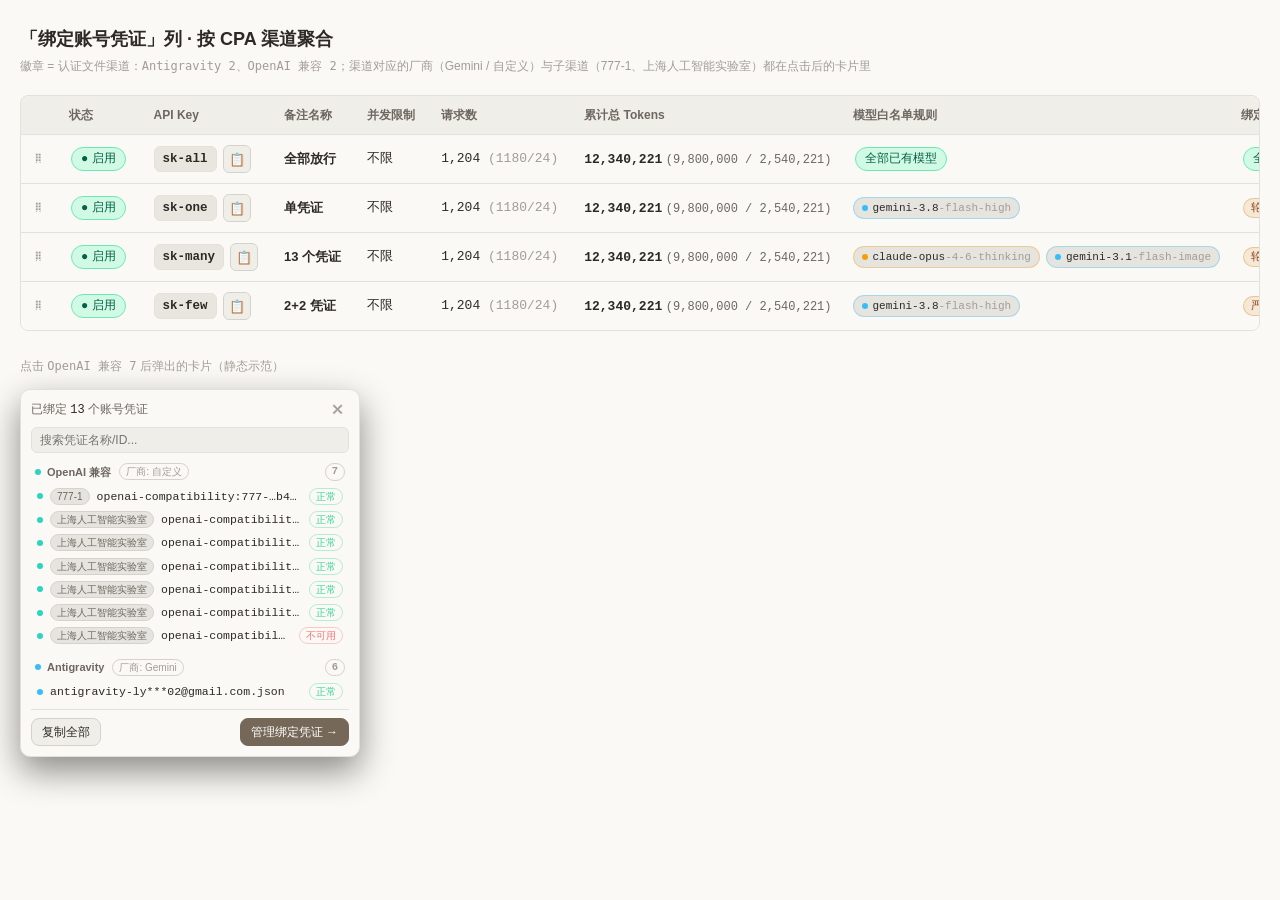
==== commit f0f6a1b7: "fix: label credential badges with CPA channel names - badge labels now use the authentication channe" ====
--- a/preview/credentials-column-preview.html
+++ b/preview/credentials-column-preview.html
@@ -1,5 +1,5 @@
 <!doctype html>
-<html lang="zh-CN"><head><meta charset="utf-8"><title>绑定账号凭证列 · 提供商聚合预览</title>
+<html lang="zh-CN"><head><meta charset="utf-8"><title>绑定账号凭证列 · 渠道徽章预览</title>
 <style>
   /* ==========================================================================
    * CLI-Proxy-API-Management-Center (CPAMC) Unified Design System & Theme Tokens
@@ -539,6 +539,10 @@
   .cred-badge.prov-gemini { border-color: rgba(56, 189, 248, 0.35); }
   .cred-badge.prov-openai { border-color: rgba(52, 211, 153, 0.32); }
   .cred-badge.prov-deepseek { border-color: rgba(129, 140, 248, 0.35); }
+  .cred-badge.prov-kimi { border-color: rgba(167, 139, 250, 0.35); }
+  .cred-badge.prov-xai { border-color: rgba(148, 163, 184, 0.35); }
+  .cred-badge.prov-devin { border-color: rgba(251, 113, 133, 0.35); }
+  .cred-badge.prov-compat { border-color: rgba(45, 212, 191, 0.35); }
   .cred-badge-label { color: var(--text-secondary); }
   .cred-badge-count { color: var(--text-primary); font-weight: 700; }
   /* Grouped credential popover */
@@ -587,6 +591,15 @@
     overflow: hidden;
     text-overflow: ellipsis;
     white-space: nowrap;
+  }
+  .cred-subchannel {
+    flex: 0 0 auto;
+    font-size: 10px;
+    padding: 0 6px;
+    border-radius: 999px;
+    border: 1px solid var(--border-primary);
+    color: var(--text-secondary);
+    background: var(--count-badge-bg);
   }
   .cred-status {
     margin-left: auto;
@@ -607,11 +620,21 @@
   .model-pill.prov-gemini { border-color: rgba(56, 189, 248, 0.35); }
   .model-pill.prov-openai { border-color: rgba(52, 211, 153, 0.32); }
   .model-pill.prov-deepseek { border-color: rgba(129, 140, 248, 0.35); }
+  .model-pill.prov-kimi { border-color: rgba(167, 139, 250, 0.35); }
+  .model-pill.prov-meta { border-color: rgba(129, 140, 248, 0.35); }
+  .model-pill.prov-xai { border-color: rgba(148, 163, 184, 0.35); }
+  .model-pill.prov-devin { border-color: rgba(251, 113, 133, 0.35); }
+  .model-pill.prov-compat { border-color: rgba(45, 212, 191, 0.35); }
   .model-pill.prov-other { border-color: var(--border-primary); }
   .dot-claude { background: #f59e0b; }
   .dot-gemini { background: #38bdf8; }
   .dot-openai { background: #34d399; }
   .dot-deepseek { background: #818cf8; }
+  .dot-kimi { background: #a78bfa; }
+  .dot-meta { background: #818cf8; }
+  .dot-xai { background: #94a3b8; }
+  .dot-devin { background: #fb7185; }
+  .dot-compat { background: #2dd4bf; }
   .dot-other { background: #9ca3af; }
   .model-more {
     border: 1px dashed var(--border-primary);
@@ -1018,8 +1041,8 @@
   .demo-label { font-size: 12px; color: var(--text-tertiary); margin: 26px 0 8px; }
 </style></head>
 <body>
-<div class="preview-title">「绑定账号凭证」列 · 按 AI 提供商聚合</div>
-<div class="preview-sub">徽章只显示提供商：<code>OpenAI 兼容 7</code> / <code>Google 6</code>；渠道明细（777-1、上海人工智能实验室、Antigravity）放到点击后的卡片里</div>
+<div class="preview-title">「绑定账号凭证」列 · 按 CPA 渠道聚合</div>
+<div class="preview-sub">徽章 = 认证文件渠道：<code>Antigravity 2</code>、<code>OpenAI 兼容 2</code>；渠道对应的厂商（Gemini / 自定义）与子渠道（777-1、上海人工智能实验室）都在点击后的卡片里</div>
 <div class="table-wrap">
   <table>
     <thead><tr><th style="width:34px"></th><th>状态</th><th>API Key</th><th>备注名称</th><th>并发限制</th><th>请求数</th><th>累计总 Tokens</th><th class="col-models">模型白名单规则</th><th>绑定账号凭证</th><th>操作</th></tr></thead>
@@ -1056,20 +1079,32 @@
   <td class="cell-nowrap mono">1,204 <span style="color:var(--text-tertiary)">(1180/24)</span></td>
   <td class="cell-nowrap"><span class="token-val">12,340,221</span> <span class="mono" style="font-size:12px;color:var(--text-secondary)"> (9,800,000 / 2,540,221)</span></td>
   <td class="col-models"><div class="model-cell"><span class="model-pill prov-claude" title="claude-opus-4-6-thinking"><span class="model-dot dot-claude"></span><span class="name mono"><span class="model-core">claude-opus</span><span class="model-tail">-4-6-thinking</span></span></span><span class="model-pill prov-gemini" title="gemini-3.1-flash-image"><span class="model-dot dot-gemini"></span><span class="name mono"><span class="model-core">gemini-3.1</span><span class="model-tail">-flash-image</span></span></span></div></td>
-  <td><div class="model-cell"><span class="tag warn" style="font-size:11px;padding:1px 7px">轮询</span><button type="button" class="cred-badge prov-openai" data-key="sk-many" data-kind="creds" onclick="openEntityPopover(event, this)" title="OpenAI 兼容: 7 个凭证（2 个渠道）"><span class="model-dot dot-openai"></span><span class="cred-badge-label">OpenAI 兼容</span><span class="cred-badge-count mono">7</span></button><button type="button" class="cred-badge prov-gemini" data-key="sk-many" data-kind="creds" onclick="openEntityPopover(event, this)" title="Google: 6 个凭证（1 个渠道）"><span class="model-dot dot-gemini"></span><span class="cred-badge-label">Google</span><span class="cred-badge-count mono">6</span></button></div></td>
+  <td><div class="model-cell"><span class="tag warn" style="font-size:11px;padding:1px 7px">轮询</span><button type="button" class="cred-badge prov-compat" data-key="sk-many" data-kind="creds" onclick="openEntityPopover(event, this)" title="OpenAI 兼容: 7 个凭证 · 厂商 自定义"><span class="model-dot dot-compat"></span><span class="cred-badge-label">OpenAI 兼容</span><span class="cred-badge-count mono">7</span></button><button type="button" class="cred-badge prov-gemini" data-key="sk-many" data-kind="creds" onclick="openEntityPopover(event, this)" title="Antigravity: 6 个凭证 · 厂商 Gemini"><span class="model-dot dot-gemini"></span><span class="cred-badge-label">Antigravity</span><span class="cred-badge-count mono">6</span></button></div></td>
+  <td class="cell-nowrap"><div class="row-actions"><button class="btn btn-sm">编辑规则</button><button class="btn btn-sm">清零用量</button><button class="btn btn-sm">删除</button></div></td>
+</tr>
+<tr class="key-row">
+  <td class="drag-cell">⠿</td>
+  <td class="cell-nowrap"><span class="tag ok">● 启用</span></td>
+  <td class="cell-nowrap"><div class="key-cell"><span class="key-code">sk-few</span><button class="btn btn-sm icon-btn">📋</button></div></td>
+  <td class="cell-nowrap" style="font-weight:600">2+2 凭证</td>
+  <td class="cell-nowrap mono">不限</td>
+  <td class="cell-nowrap mono">1,204 <span style="color:var(--text-tertiary)">(1180/24)</span></td>
+  <td class="cell-nowrap"><span class="token-val">12,340,221</span> <span class="mono" style="font-size:12px;color:var(--text-secondary)"> (9,800,000 / 2,540,221)</span></td>
+  <td class="col-models"><div class="model-cell"><span class="model-pill prov-gemini" title="gemini-3.8-flash-high"><span class="model-dot dot-gemini"></span><span class="name mono"><span class="model-core">gemini-3.8</span><span class="model-tail">-flash-high</span></span></span></div></td>
+  <td><div class="model-cell"><span class="tag warn" style="font-size:11px;padding:1px 7px">严格</span><button type="button" class="cred-badge prov-gemini" data-key="sk-few" data-kind="creds" onclick="openEntityPopover(event, this)" title="Antigravity: 2 个凭证 · 厂商 Gemini"><span class="model-dot dot-gemini"></span><span class="cred-badge-label">Antigravity</span><span class="cred-badge-count mono">2</span></button><button type="button" class="cred-badge prov-compat" data-key="sk-few" data-kind="creds" onclick="openEntityPopover(event, this)" title="OpenAI 兼容: 2 个凭证 · 厂商 自定义"><span class="model-dot dot-compat"></span><span class="cred-badge-label">OpenAI 兼容</span><span class="cred-badge-count mono">2</span></button></div></td>
   <td class="cell-nowrap"><div class="row-actions"><button class="btn btn-sm">编辑规则</button><button class="btn btn-sm">清零用量</button><button class="btn btn-sm">删除</button></div></td>
 </tr></tbody>
   </table>
 </div>
 
-<div class="demo-label">点击 <code>OpenAI 兼容 7</code> 后弹出的卡片（按渠道分组，静态示范）</div>
+<div class="demo-label">点击 <code>OpenAI 兼容 7</code> 后弹出的卡片（静态示范）</div>
 <div class="model-popover open demo-popover">
   <div class="model-popover-head">
     <span>已绑定 <span class="mono" style="color:var(--text-primary)">13</span> 个账号凭证</span>
     <button class="model-popover-close">✕</button>
   </div>
   <input class="model-popover-search" placeholder="搜索凭证名称/ID..." value="">
-  <div class="model-popover-list"><div class="cred-group"><div class="cred-group-title"><span class="model-dot dot-openai"></span>上海人工智能实验室<span class="cred-channel-provider">OpenAI 兼容</span><span class="cred-group-count mono">6</span></div><div class="cred-row"><span class="model-dot dot-openai"></span><span class="cred-row-name mono">openai-compatibility:上海人工…fb1cda</span><span class="cred-status cred-status-active">正常</span></div><div class="cred-row"><span class="model-dot dot-openai"></span><span class="cred-row-name mono">openai-compatibility:上海人工…0aa9f4</span><span class="cred-status cred-status-active">正常</span></div><div class="cred-row"><span class="model-dot dot-openai"></span><span class="cred-row-name mono">openai-compatibility:上海人工…81bb07</span><span class="cred-status cred-status-active">正常</span></div><div class="cred-row"><span class="model-dot dot-openai"></span><span class="cred-row-name mono">openai-compatibility:上海人工…f0b3d3</span><span class="cred-status cred-status-active">正常</span></div><div class="cred-row"><span class="model-dot dot-openai"></span><span class="cred-row-name mono">openai-compatibility:上海人工…ab44e1</span><span class="cred-status cred-status-active">正常</span></div><div class="cred-row"><span class="model-dot dot-openai"></span><span class="cred-row-name mono">openai-compatibility:上海人工…77c3d2</span><span class="cred-status cred-status-error">不可用</span></div></div><div class="cred-group"><div class="cred-group-title"><span class="model-dot dot-gemini"></span>Antigravity<span class="cred-channel-provider">Google</span><span class="cred-group-count mono">6</span></div><div class="cred-row"><span class="model-dot dot-gemini"></span><span class="cred-row-name mono">antigravity-ly***02@gmail.com.json</span><span class="cred-status cred-status-active">正常</span></div><div class="cred-row"><span class="model-dot dot-gemini"></span><span class="cred-row-name mono">antigravity-sl***76@gmail.com.json</span><span class="cred-status cred-status-limited">限流中</span></div><div class="cred-row"><span class="model-dot dot-gemini"></span><span class="cred-row-name mono">antigravity-wa***26@gmail.com.json</span><span class="cred-status cred-status-active">正常</span></div><div class="cred-row"><span class="model-dot dot-gemini"></span><span class="cred-row-name mono">antigravity-yz***xa@gmail.com.json</span><span class="cred-status cred-status-active">正常</span></div><div class="cred-row"><span class="model-dot dot-gemini"></span><span class="cred-row-name mono">antigravity-yz***xo@gmail.com.json</span><span class="cred-status cred-status-active">正常</span></div><div class="cred-row"><span class="model-dot dot-gemini"></span><span class="cred-row-name mono">antigravity-zu***n2@gmail.com.json</span><span class="cred-status cred-status-active">正常</span></div></div><div class="cred-group"><div class="cred-group-title"><span class="model-dot dot-openai"></span>777-1<span class="cred-channel-provider">OpenAI 兼容</span><span class="cred-group-count mono">1</span></div><div class="cred-row"><span class="model-dot dot-openai"></span><span class="cred-row-name mono">openai-compatibility:777-…b4439c</span><span class="cred-status cred-status-active">正常</span></div></div></div>
+  <div class="model-popover-list"><div class="cred-group"><div class="cred-group-title"><span class="model-dot dot-compat"></span>OpenAI 兼容<span class="cred-channel-provider">厂商: 自定义</span><span class="cred-group-count mono">7</span></div><div class="cred-row"><span class="model-dot dot-compat"></span><span class="cred-subchannel">777-1</span><span class="cred-row-name mono">openai-compatibility:777-…b4439c</span><span class="cred-status cred-status-active">正常</span></div><div class="cred-row"><span class="model-dot dot-compat"></span><span class="cred-subchannel">上海人工智能实验室</span><span class="cred-row-name mono">openai-compatibility:上海人工…fb1cda</span><span class="cred-status cred-status-active">正常</span></div><div class="cred-row"><span class="model-dot dot-compat"></span><span class="cred-subchannel">上海人工智能实验室</span><span class="cred-row-name mono">openai-compatibility:上海人工…0aa9f4</span><span class="cred-status cred-status-active">正常</span></div><div class="cred-row"><span class="model-dot dot-compat"></span><span class="cred-subchannel">上海人工智能实验室</span><span class="cred-row-name mono">openai-compatibility:上海人工…81bb07</span><span class="cred-status cred-status-active">正常</span></div><div class="cred-row"><span class="model-dot dot-compat"></span><span class="cred-subchannel">上海人工智能实验室</span><span class="cred-row-name mono">openai-compatibility:上海人工…f0b3d3</span><span class="cred-status cred-status-active">正常</span></div><div class="cred-row"><span class="model-dot dot-compat"></span><span class="cred-subchannel">上海人工智能实验室</span><span class="cred-row-name mono">openai-compatibility:上海人工…ab44e1</span><span class="cred-status cred-status-active">正常</span></div><div class="cred-row"><span class="model-dot dot-compat"></span><span class="cred-subchannel">上海人工智能实验室</span><span class="cred-row-name mono">openai-compatibility:上海人工…77c3d2</span><span class="cred-status cred-status-error">不可用</span></div></div><div class="cred-group"><div class="cred-group-title"><span class="model-dot dot-gemini"></span>Antigravity<span class="cred-channel-provider">厂商: Gemini</span><span class="cred-group-count mono">6</span></div><div class="cred-row"><span class="model-dot dot-gemini"></span><span class="cred-row-name mono">antigravity-ly***02@gmail.com.json</span><span class="cred-status cred-status-active">正常</span></div><div class="cred-row"><span class="model-dot dot-gemini"></span><span class="cred-row-name mono">antigravity-sl***76@gmail.com.json</span><span class="cred-status cred-status-limited">限流中</span></div><div class="cred-row"><span class="model-dot dot-gemini"></span><span class="cred-row-name mono">antigravity-wa***26@gmail.com.json</span><span class="cred-status cred-status-active">正常</span></div><div class="cred-row"><span class="model-dot dot-gemini"></span><span class="cred-row-name mono">antigravity-yz***xa@gmail.com.json</span><span class="cred-status cred-status-active">正常</span></div><div class="cred-row"><span class="model-dot dot-gemini"></span><span class="cred-row-name mono">antigravity-yz***xo@gmail.com.json</span><span class="cred-status cred-status-active">正常</span></div><div class="cred-row"><span class="model-dot dot-gemini"></span><span class="cred-row-name mono">antigravity-zu***n2@gmail.com.json</span><span class="cred-status cred-status-active">正常</span></div></div></div>
   <div class="model-popover-foot">
     <button class="btn btn-sm">复制全部</button>
     <button class="btn btn-sm btn-primary">管理绑定凭证 →</button>
